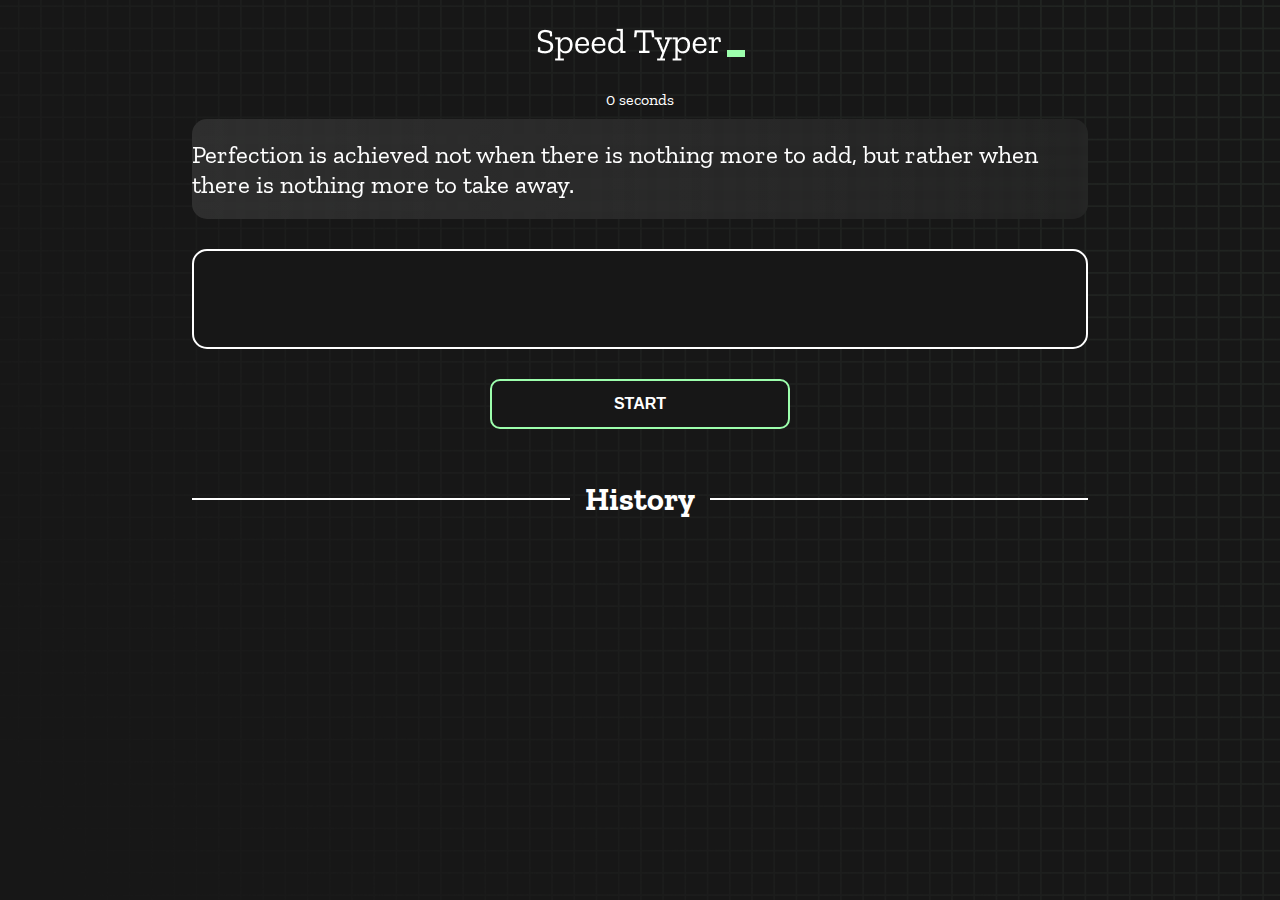
==== index.html @ a2eecc61 "Initial commit" ====
<!DOCTYPE html>
<html lang="en">
  <head>
    <meta charset="UTF-8" />
    <meta http-equiv="X-UA-Compatible" content="IE=edge" />
    <meta name="viewport" content="width=device-width, initial-scale=1.0" />
    <title>Speed Monster</title>
    <link rel="stylesheet" href="styles.css" />
    <link rel="preconnect" href="https://fonts.googleapis.com" />
    <link rel="preconnect" href="https://fonts.gstatic.com" crossorigin />
    <link
      href="https://fonts.googleapis.com/css2?family=Zilla+Slab:wght@300;400;500&display=swap"
      rel="stylesheet"
    />
  </head>
  <body>
    <h1 class="title"><img src="./logo.png" /></h1>
    <div id="show-time">0 seconds</div>

    <div class="box-container">
      <div id="question"></div>

      <div id="display" class="inactive"></div>

      <div class="buttons">
        <button id="starts">START</button>
      </div>

      <div class="divider-container">
        <div class="line"></div>
        <h1 class="title2">History</h1>
        <div class="line"></div>
      </div>
      <div id="histories"></div>
    </div>

    <div id="countdown"></div>
    <div id="modal-background" class="hidden"></div>
    <div id="result" class="hidden"></div>

    <script src="./history.js"></script>
    <script src="./script.js"></script>
  </body>
</html>
---- styles.css ----
* {
  padding: 0;
  margin: 0;
  box-sizing: border-box;
}

body {
  background-image: url("./bg.png");
  background-size: cover;
  background-position: left top;
  font-family: "Zilla Slab", serif;
}

.box-container {
  width: 70%;
  margin: 0 auto;
}

#question {
  height: 100px;
  display: flex;
  align-items: center;
  justify-content: center;
  color: white;
  font-size: 25px;
  border-radius: 15px;
  background: rgb(255, 255, 255);
  background: linear-gradient(
    92.49deg,
    rgba(255, 255, 255, 0.1) 0.18%,
    rgba(255, 255, 255, 0.05) 99.85%
  );
  backdrop-filter: blur(5px);
  margin-bottom: 30px;
}

#display {
  height: 100px;
  display: flex;
  flex-wrap: wrap;
  align-items: center;
  padding-left: 5rem;
  color: white;
  font-size: 32px;
  background-color: #171717;
  border: 2px solid #9dffad;
  border-radius: 15px;
}

#countdown {
  position: fixed;
  height: 100vh;
  width: 100vw;
  background-color: rgba(0, 0, 0, 0.8);
  top: 0;
  left: 0;
  display: flex;
  align-items: center;
  justify-content: center;
  font-size: 3rem;
  color: white;
  display: none;
}
#result {
  position: fixed;
  top: 10%; 
  left: 10%;
  transform: translate(-50%, -50%);
  height: 250px;
  width: 400px;
  background-color: #171717;
  border-radius: 15px;
  border: 2px solid #9dffad;
  color: white;
  text-align: center;
  padding: 2rem;
}
#show-time{
  text-align: center;
  color: white;
  margin: 10px 0;
}

.green {
  color: #9dffad;
}
.red {
  color: #eb6565;
}
.bold {
  font-weight: 700;
}
.inactive {
  border: 2px solid white !important;
}
.hidden {
  display: none;
}
.title {
  text-align: center;
  color: white;
  margin: 20px 0;
}

.divider-container {
  height: 80px;
  display: flex;
  justify-content: center;
  align-items: center;
  gap: 15px;
  margin: 0 auto;
}

.line {
  height: 2px;
  background: white;
  width: 100%;
}

.title2 {
  color: white;
  display: block;
}

.buttons {
  display: flex;
  justify-content: center;
  margin: 30px 0;
}
button {
  padding: 10px 20px;
  border: none;
  font-size: 16px;
  font-weight: bold;
  width: 300px;
  height: 50px;
  color: white;
  background-color: #171717;
  border-radius: 10px;
  border: 2px solid #9dffad;
  cursor: pointer;
}

#histories {
  display: flex;
  flex-wrap: wrap;
  justify-content: space-around;
}

.card {
  width: 100%;
  height: 100%;
  padding: 50px;
  display: flex;
  justify-content: space-between;
  align-items: center;
  padding: 20px 30px;
  color: white;
  border-radius: 15px;
  background: rgb(255, 255, 255);
  background: linear-gradient(
    92.49deg,
    rgba(255, 255, 255, 0.1) 0.18%,
    rgba(255, 255, 255, 0.05) 99.85%
  );
  backdrop-filter: blur(5px);
  margin-bottom: 30px;
}

#modal-background {
  background: rgb(255, 255, 255);
  background: linear-gradient(
    92.49deg,
    rgba(255, 255, 255, 0.1) 0.18%,
    rgba(255, 255, 255, 0.05) 99.85%
  );
  backdrop-filter: blur(5px);
  height: 100vh;
  width: 100%;
  position: fixed;
  top: 0;
}

@media only screen and (max-width: 700px) {
  .box-container {
    padding: 0 20px;
    width: 100%;
  }
  .card {
    flex-direction: column;
  }
}
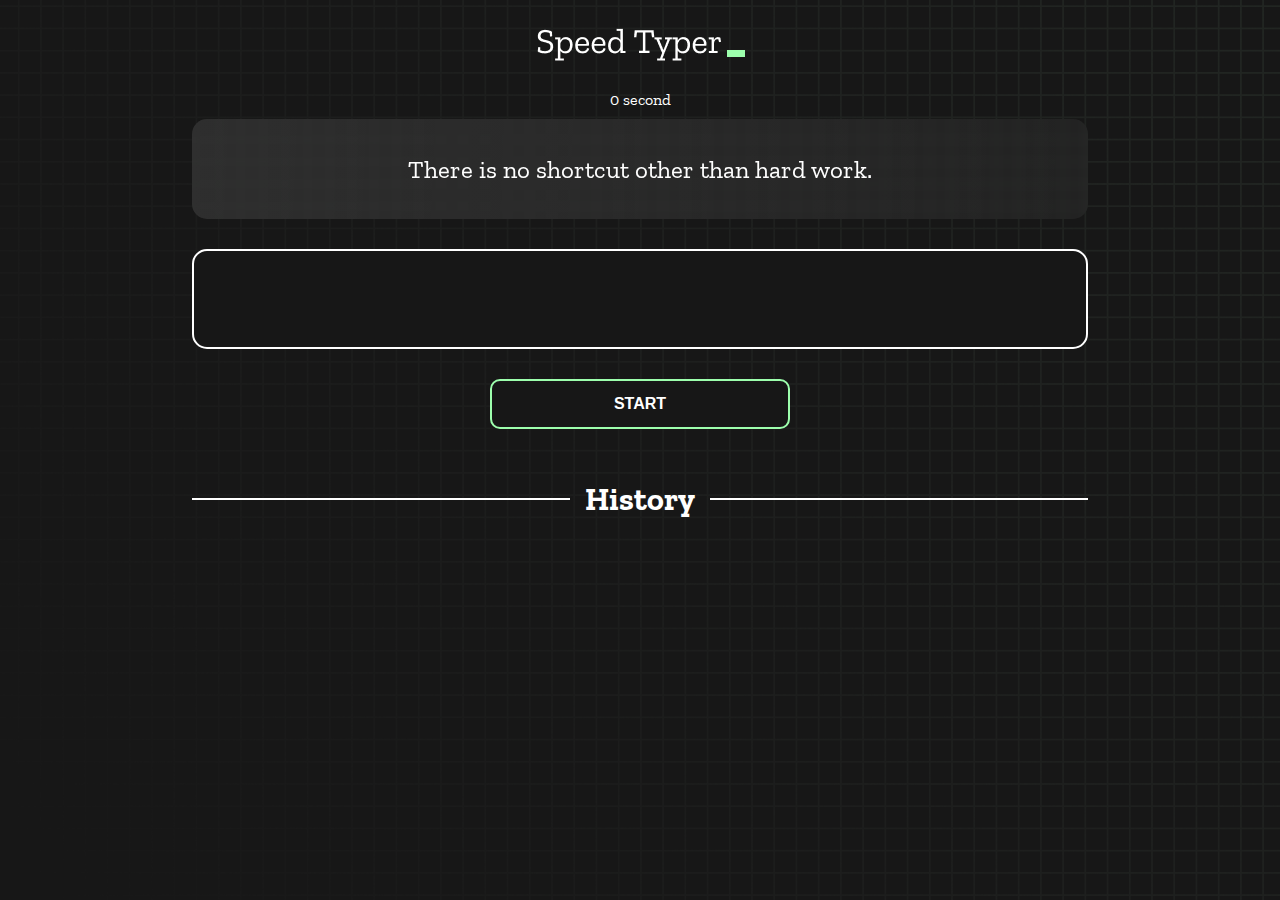
==== commit 8a7238ee: "First Commit" ====
--- a/index.html
+++ b/index.html
@@ -1,44 +1,44 @@
 <!DOCTYPE html>
 <html lang="en">
-  <head>
-    <meta charset="UTF-8" />
-    <meta http-equiv="X-UA-Compatible" content="IE=edge" />
-    <meta name="viewport" content="width=device-width, initial-scale=1.0" />
-    <title>Speed Monster</title>
-    <link rel="stylesheet" href="styles.css" />
-    <link rel="preconnect" href="https://fonts.googleapis.com" />
-    <link rel="preconnect" href="https://fonts.gstatic.com" crossorigin />
-    <link
-      href="https://fonts.googleapis.com/css2?family=Zilla+Slab:wght@300;400;500&display=swap"
-      rel="stylesheet"
-    />
-  </head>
-  <body>
-    <h1 class="title"><img src="./logo.png" /></h1>
-    <div id="show-time">0 seconds</div>
 
-    <div class="box-container">
-      <div id="question"></div>
+<head>
+  <meta charset="UTF-8" />
+  <meta http-equiv="X-UA-Compatible" content="IE=edge" />
+  <meta name="viewport" content="width=device-width, initial-scale=1.0" />
+  <title>Speed Monster</title>
+  <link rel="stylesheet" href="styles.css" />
+  <link rel="preconnect" href="https://fonts.googleapis.com" />
+  <link rel="preconnect" href="https://fonts.gstatic.com" crossorigin />
+  <link href="https://fonts.googleapis.com/css2?family=Zilla+Slab:wght@300;400;500&display=swap" rel="stylesheet" />
+</head>
 
-      <div id="display" class="inactive"></div>
+<body>
+  <h1 class="title"><img src="./logo.png" /></h1>
+  <div id="show-time">0 second</div>
 
-      <div class="buttons">
-        <button id="starts">START</button>
-      </div>
+  <div class="box-container">
+    <div id="question"></div>
 
-      <div class="divider-container">
-        <div class="line"></div>
-        <h1 class="title2">History</h1>
-        <div class="line"></div>
-      </div>
-      <div id="histories"></div>
+    <div id="display" class="inactive"></div>
+
+    <div class="buttons">
+      <button id="starts">START</button>
     </div>
 
-    <div id="countdown"></div>
-    <div id="modal-background" class="hidden"></div>
-    <div id="result" class="hidden"></div>
+    <div class="divider-container">
+      <div class="line"></div>
+      <h1 class="title2">History</h1>
+      <div class="line"></div>
+    </div>
+    <div id="histories"></div>
+  </div>
 
-    <script src="./history.js"></script>
-    <script src="./script.js"></script>
-  </body>
-</html>
+  <div id="countdown"></div>
+  <div id="modal-background" class="hidden"></div>
+  <div id="result" class="hidden"></div>
+
+  <script src="./history.js"></script>
+  <script src="./script.js"></script>
+</body>
+
+</html>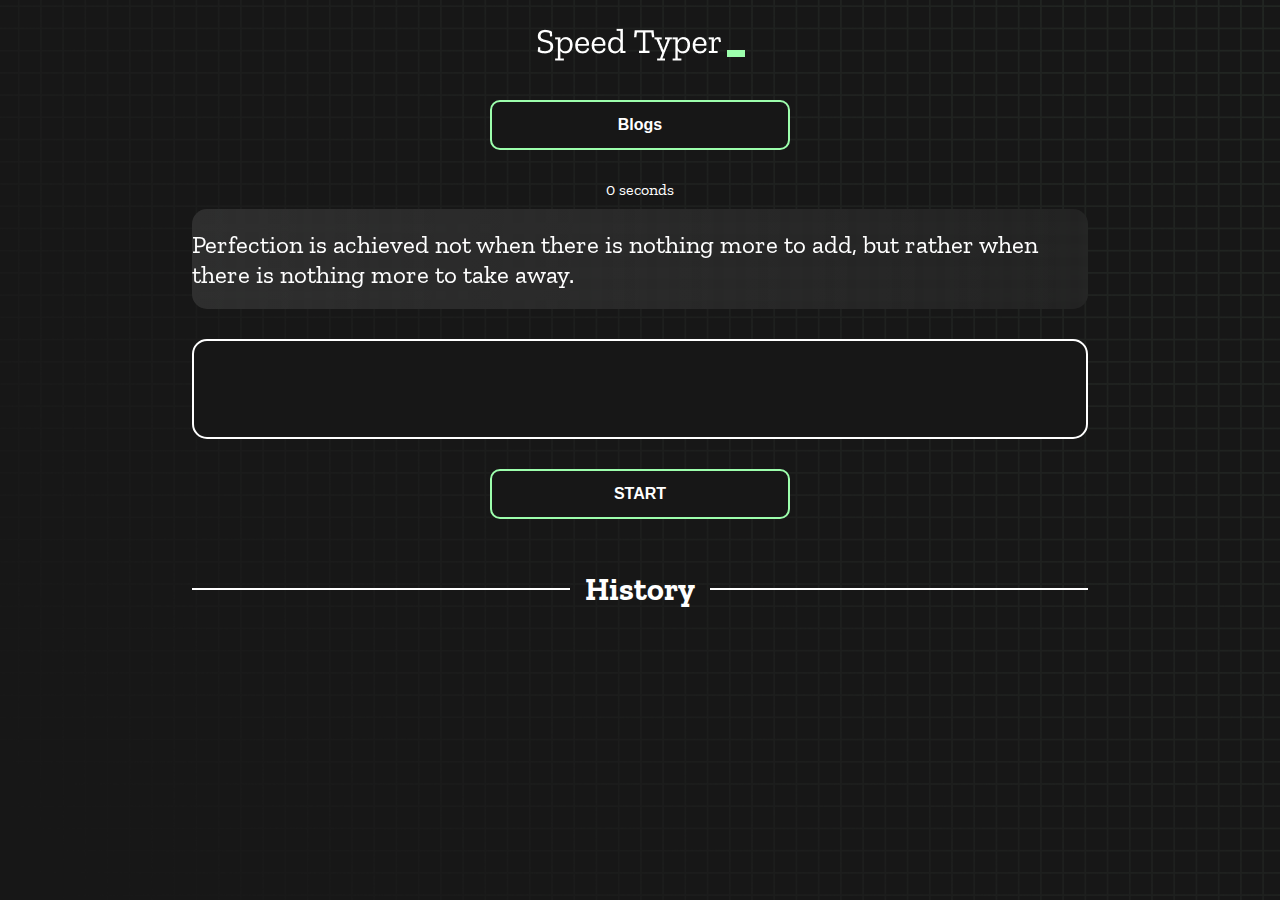
==== commit 7a91a536: "index changes" ====
--- a/index.html
+++ b/index.html
@@ -14,7 +14,10 @@
 
 <body>
   <h1 class="title"><img src="./logo.png" /></h1>
-  <div id="show-time">0 second</div>
+  <div class="buttons">
+    <button><a href="blog.html" target="_blank" style="color: white; text-decoration: none;">Blogs</a></button>
+  </div>
+  <div id="show-time">0 seconds</div>
 
   <div class="box-container">
     <div id="question"></div>
